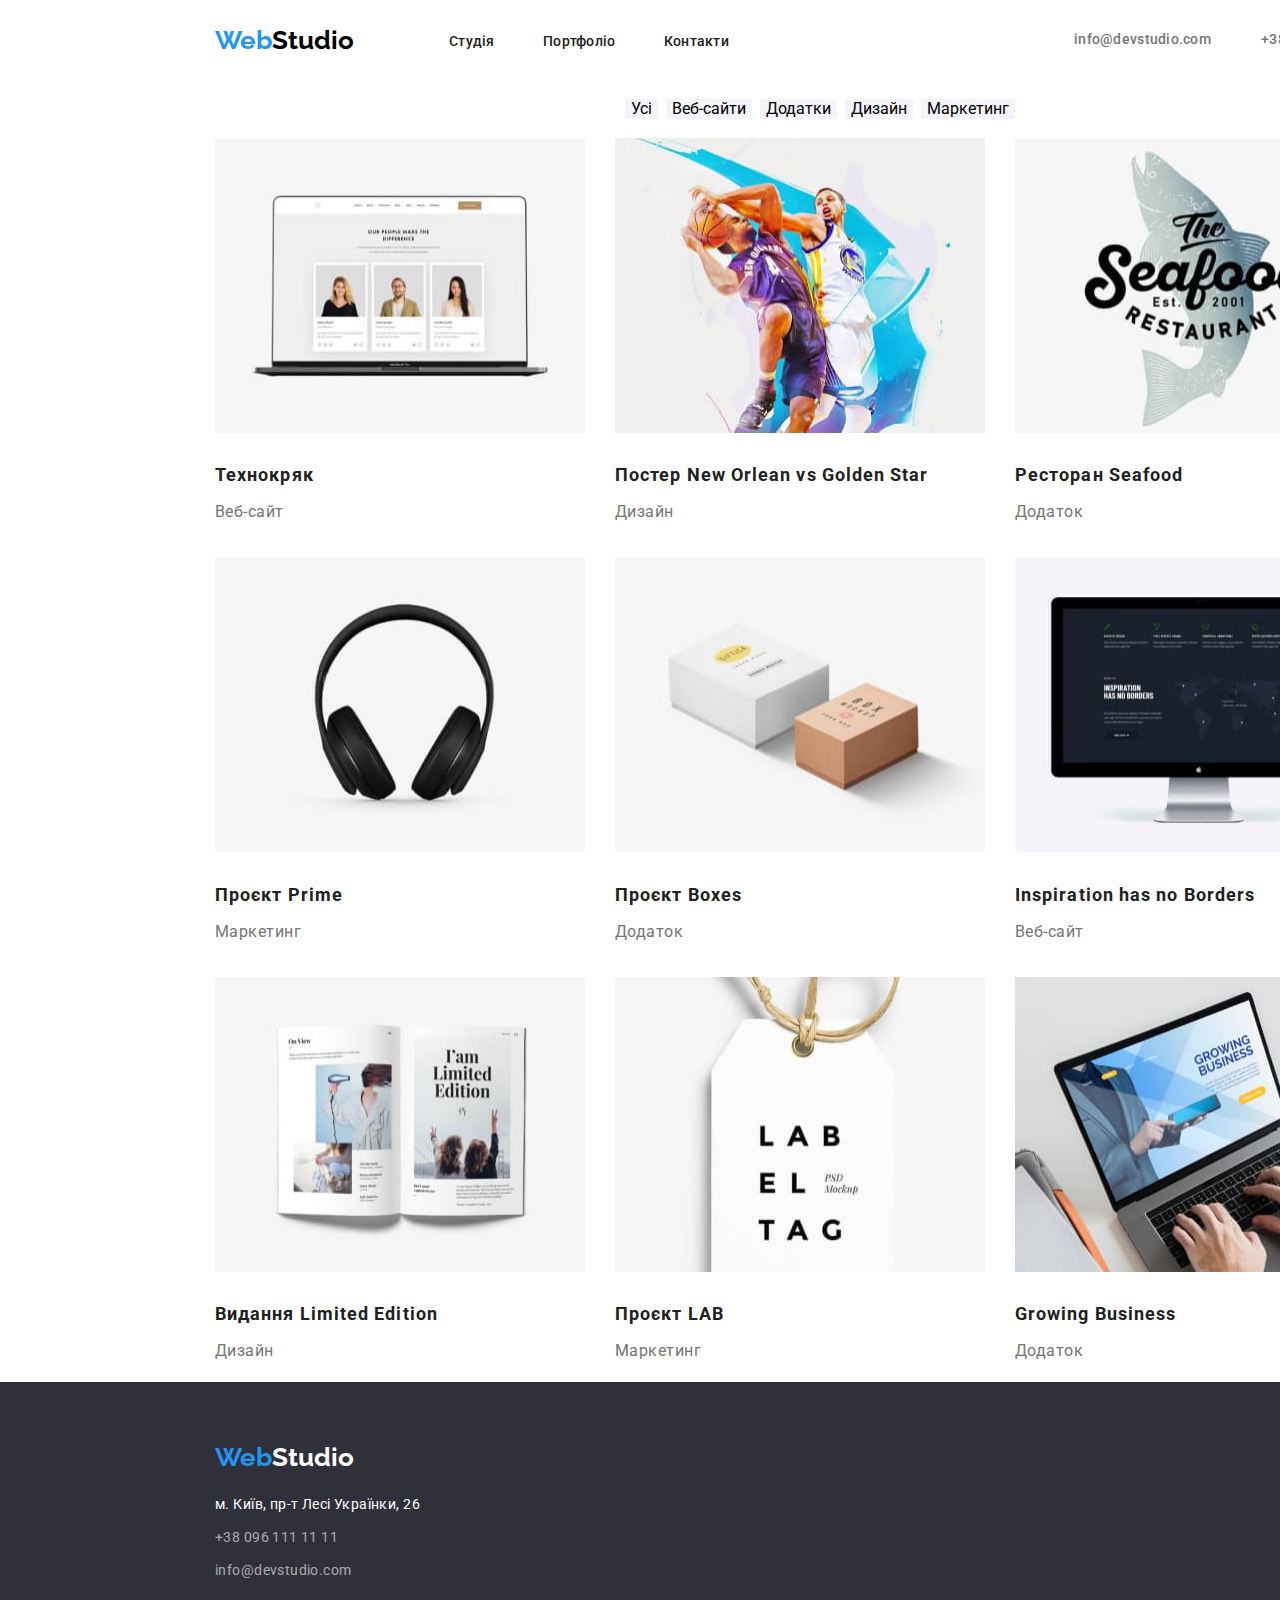
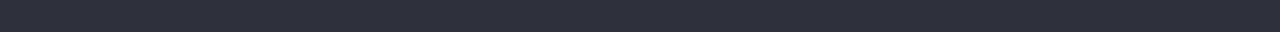
==== portfolio.html @ c038d5b4 "Создание" ====
<!DOCTYPE html>
<html lang="en">
<head>
    <meta charset="UTF-8">
    <meta http-equiv="X-UA-Compatible" content="IE=edge">
    <meta name="viewport" content="width=device-width, initial-scale=1.0">
    <link
        href="https://fonts.googleapis.com/css2?family=Oleo+Script&family=Raleway:wght@700&family=Roboto:wght@400;500;700;900&display=swap"
        rel="stylesheet">
    <!-- Спочатку нормалізатор -->
    <link rel="stylesheet"
        href="https://cdnjs.cloudflare.com/ajax/libs/modern-normalize/1.0.0/modern-normalize.min.css" />
    <!-- Потім ваші стилі -->
    <link rel="stylesheet" href="styles/styles.css">
    <title>Document</title>
</head>
<body>
    <main class="main-content">
        <!--верхняя линия-->
        <header class="header">
            <div class="container">
                <div class="header-container">
                    <!--меню навігації-->
                    <nav class="nav-header">
                        <a href="" class="logo"><span class="logo-web">Web</span>Studio</a>
                        <ul class="nav-list">
                            <li class="nav-item"><a href="./index.html">Студія</a></li>
                            <li class="nav-item"><a href="">Портфоліо</a></li>
                            <li class="nav-item"><a href="">Контакти</a></li>
                        </ul>
                    </nav>
                    <div class="header-contact-container">
                        <a href="mailto:info@devstudio.com" class="header-mail">info@devstudio.com</a>
                        <a href="tel:+380961111111" class="header-phone">+38 096 111 11 11</a>
                    </div>
                </div>
            </div>
        </header>
        <!--секция галерея-->
        <section class="works">
            <div class="container">
                <ul class="list-buttons">
                    <li class="list-buttons-item"><button type="button" class="button">Усі</button></li>
                    <li class="list-buttons-item"><button type="button" class="button">Веб-сайти</button></li>
                    <li class="list-buttons-item"><button type="button" class="button">Додатки</button></li>
                    <li class="list-buttons-item"><button type="button" class="button">Дизайн</button></li>
                    <li class="list-buttons-item"><button type="button" class="button">Маркетинг</button></li>
                </ul>
                <ul class="gallery">
                    <li class="gallery-item">
                        <!--Project1-->
                        <a href="">
                            <img src="./images/portfolio-img1.jpg" alt="Технокряк" width="370" height="295">
                            <h3 class="gallery-head">Технокряк</h3>
                            <p class="gallery-text">Веб-сайт</p>
                        </a>
                    </li>
                    <li class="gallery-item">
                        <!--Project2-->
                        <a href="">
                            <img src="./images/portfolio-img2.jpg" alt="Постер New Orlean vs Golden Star" width="370" height="295">
                            <h3 class="gallery-head">Постер New Orlean vs Golden Star</h3>
                            <p class="gallery-text">Дизайн</p>
                        </a>
                    </li>
                    <li class="gallery-item">
                        <!--Project3-->
                        <a href="">
                            <img src="./images/portfolio-img3.jpg" alt="Ресторан Seafood" width="370" height="295">
                            <h3 class="gallery-head">Ресторан Seafood</h3>
                            <p class="gallery-text">Додаток</p>
                        </a>
                    </li>
                    <li class="gallery-item">
                        <!--Project4-->
                        <a href="">
                            <img src="./images/portfolio-img4.jpg" alt="Проєкт Prime" width="370" height="295">
                            <h3 class="gallery-head">Проєкт Prime</h3>
                            <p class="gallery-text">Маркетинг</p>
                        </a>
                    </li>
                    <li class="gallery-item">
                        <!--Project5-->
                        <a href="">
                            <img src="./images/portfolio-img5.jpg" alt="Проєкт Boxes" width="370" height="295">
                            <h3 class="gallery-head">Проєкт Boxes</h3>
                            <p class="gallery-text">Додаток</p>
                        </a>
                    </li>
                    <li class="gallery-item">
                        <!--Project6-->
                        <a href="">
                            <img src="./images/portfolio-img6.jpg" alt="Inspiration has no Borders" width="370" height="295">
                            <h3 class="gallery-head">Inspiration has no Borders</h3>
                            <p class="gallery-text">Веб-сайт</p>
                        </a>
                    </li>
                    <li class="gallery-item">
                        <!--Project7-->
                        <a href="">
                            <img src="./images/portfolio-img7.jpg" alt="Видання Limited Edition" width="370" height="295">
                            <h3 class="gallery-head">Видання Limited Edition</h3>
                            <p class="gallery-text">Дизайн</p>
                        </a>
                    </li>
                    <li class="gallery-item">
                        <!--Project8-->
                        <a href="">                       
                            <img src="./images/portfolio-img8.jpg" alt="Проєкт LAB" width="370" height="295">
                            <h3 class="gallery-head">Проєкт LAB</h3>
                            <p class="gallery-text">Маркетинг</p>
                        </a>
                    </li>
                    <li class="gallery-item">
                        <!--Project9-->
                        <a href="">
                            <img src="./images/portfolio-img9.jpg" alt="Growing Business" width="370" height="295">
                            <h3 class="gallery-head">Growing Business</h3>
                            <p class="gallery-text">Додаток</p>
                        </a>
                    </li>
                </ul>
            </div>            
        </section>
                <!--підвал-->
        <footer class="footer">
            <div class="container">
                <div class="footer-container">
                    <a href="" class="logo"><span class="logo-web">Web</span>Studio</a>
                    <!--контакти-->
                    <div class="footer-address-container">
                        <address class="address">м. Київ, пр-т Лесі Українки, 26</address>
                        <a href="tel:+380961111111" class="footer-phone">+38 096 111 11 11</a>
                        <a href="mailto:info@devstudio.com" class="footer-mail">info@devstudio.com</a>
                    </div>
                </div>
            </div>
        </footer>
    </main>
</body>        
</html>
---- styles/styles.css ----
*,
*::before,
*::after {
    box-sizing: border-box;
}

body{
    background-color: #ffffff;
    color: var(--primary-text-color);
    border: none;
    font-family: 'Roboto', sans-serif;
    list-style: none;
    width: 1600px;
}


:root {
    --primary-text-color: #212121;
    --text-color-buttonlink: #2196F3;
    --text-color-active:#ffffff;
    --text-color:#757575;
    --background-button:#F5F4FA;
    --background-first-section:#2F303A;
    --color-logo:#000000;
    --color-footer-mail-phone:rgba(255, 255, 255, 0.6);
}

.main{   
    margin: 0, auto;
}
.main-button{
   
    display: inline-block;
    width: 216px;
    height: 50px;
    min-height: 50px;

    background-color: var(--text-color-buttonlink);
    color: var(--text-color-active);
    filter: drop-shadow(0px 4px 4px rgba(0, 0, 0, 0.25));
    border-radius: 4px;
}
.button{
    background-color: var(--background-button);
    border: none;
    cursor: pointer;
}
.button:hover,
.button:focus{
    background-color: var(--text-color-buttonlink);
    color:var(--text-color-active);
    border: none;
}
/* Центрующий контейнер */
.container{
    width: 1170px;  
    margin: 0 auto;
    padding: 0;
}

/* header */
.header{
    height: 80px;
    display: flex;
    align-items: center;
}
.header-container{
    display: flex;
    align-items: center;
    gap:345px;
}
.nav-header{
    display: flex;
    align-items: center;
    gap: 95px;
}
.header-contact-container{
    display: flex;
    gap: 50px;
}
.logo {
    text-decoration: none;
    color: var(--color-logo);
    font-family: 'Raleway', sans-serif;
    font-weight: 700;
    font-size: 26px;
    line-height: 1.2;
    height: 31px;
}

.logo-web {
    color: var(--text-color-buttonlink);
}

.nav-list{
    display: flex;
    justify-content: space-between;
    width: 280px;
    height: 16px;
    padding: 0;
}
.nav-list a{    
    color: var(--primary-text-color);
    font-weight: 500;
    font-size: 14px;
    line-height: 1.14;
    letter-spacing: 0.02em;
}

.nav-item a{
    text-decoration: none;
}

.nav-item:hover a{
    color: var(--text-color-buttonlink);
}

.header-mail{
    text-decoration: none;
    color: var(--text-color);  
    font-size: 14px;
    line-height: 1.14;
    letter-spacing: 0.02em;
    font-weight: 500;
}
.header-mail:hover,
.header-mail:focus{
    color: var(--text-color-buttonlink);
}
.header-phone{
    text-decoration: none;
    color: var(--text-color);
    font-weight: 500;
    font-size: 14px;
    line-height: 1.14;
    letter-spacing: 0.02em;
}
.header-phone:hover,
.header-phone:focus {
    color: var(--text-color-buttonlink);
}
.nav-item{
    list-style: none;
}

/* первая секция */
.first-section{
    background-color: var(--background-first-section);
    height: 600px;
    padding: 200px;
    margin-bottom: 95px;

}
.first-section-container{
    height: 200px;
    display: flex;
    flex-direction: column;
    align-items: center;
}

.main-tittle{
    width: 696px;
    color: var(--text-color-active);
    font-weight: 900;
    font-size: 44px;
    line-height: 1.36;
    text-align: center;
    letter-spacing: 0.06em;
    text-transform: uppercase;

}

/* вторая секция */
.features-list .title{
    font-weight: 700;
    font-size: 14px;
    line-height: 1.14;
    letter-spacing: 0.03em;
    text-transform: uppercase;
    font-style: normal;
}

.features-list .text{
    color: var(--text-color);
    font-size: 14px;
    line-height: 1.71;     
    letter-spacing: 0.03em;
    width: 270px;
}

.features-list{
    display: flex;
    gap:30px;
    list-style: none;
}

/* секция чем мы занимаемся*/
.about{
    margin-bottom: 95px;
}
.about-head{
    font-weight: 700;
    font-size: 36px;
    line-height: 1.17;
    text-align: center;
    letter-spacing: 0.03em;
    height: 42px;
}
.about-list{
    display: flex;
    gap: 30px;
    list-style: none;
}

/*секция наша команда */

.team-list{
    display: flex;
    gap: 30px;
    list-style: none;
    margin-bottom: 95px;
}
.team-head{
    font-size: 36px;
    line-height: 1.17;
    text-align: center;
    letter-spacing: 0.03em;
    font-weight: 700;
}
.team-name{
    font-weight: 500;
    font-size: 16px;
    line-height: 1.2;
    text-align: center;
    letter-spacing: 0.03em;
}
.team-profession{
    color: var(--text-color); 
    font-size: 16px;
    line-height: 1.2;
    text-align: center;
    letter-spacing: 0.03em;
}

/*footer */
.footer{
    background-color: var(--background-first-section);
    height: 250px;
    padding: 60px;
}
.address{
    color: var(--text-color-active);
    font-size: 14px;
    line-height: 1.71;
    letter-spacing: 0.03em;
    font-style: normal;
}
.footer-phone{
    color: var(--color-footer-mail-phone);
    text-decoration: none;
    font-size: 14px;
    line-height: 1.71;
    letter-spacing: 0.03em;
}
.footer-mail{
    text-decoration: none;
    color: var(--color-footer-mail-phone);
    font-size: 14px;
    line-height: 1.71;
    letter-spacing: 0.03em;    
}
.footer .logo{
    color: var(--text-color-active);
}
.footer-container{
    display: flex;
    flex-direction: column;
    gap: 20px;  
}
.footer-address-container{
    display: flex;
    flex-direction: column;
    gap: 9px;

}

/*gallery*/
.gallery{
    display: flex;
    gap: 30px;
    flex-wrap: wrap;
    justify-content: center;
    width: 1170px;
    padding: 0;
}
.list-buttons{
    display: flex;
    gap:8px;
    list-style: none;
    justify-content: center;
}

.list-buttons-item{
    font-weight: 500;
    line-height: 26px;
    font-size: 16px; 
    font-weight: 500px;
    text-align: center;
    letter-spacing: 0.03em;
    color: var(--primary-text-color);
}
.gallery-item a{   
    text-decoration: none;
}
.gallery-item{
    list-style: none;

}
.gallery-head{  
    color: var(--primary-text-color);
    font-size: 18px;
    line-height: 2;
    letter-spacing: 0.06em;
    margin: 20px auto 4px;    
}
.gallery-text{
    color: var(--text-color);
    font-size: 16px;
    line-height: 1.88;
    letter-spacing: 0.03em;
    margin: 0 auto;    
}
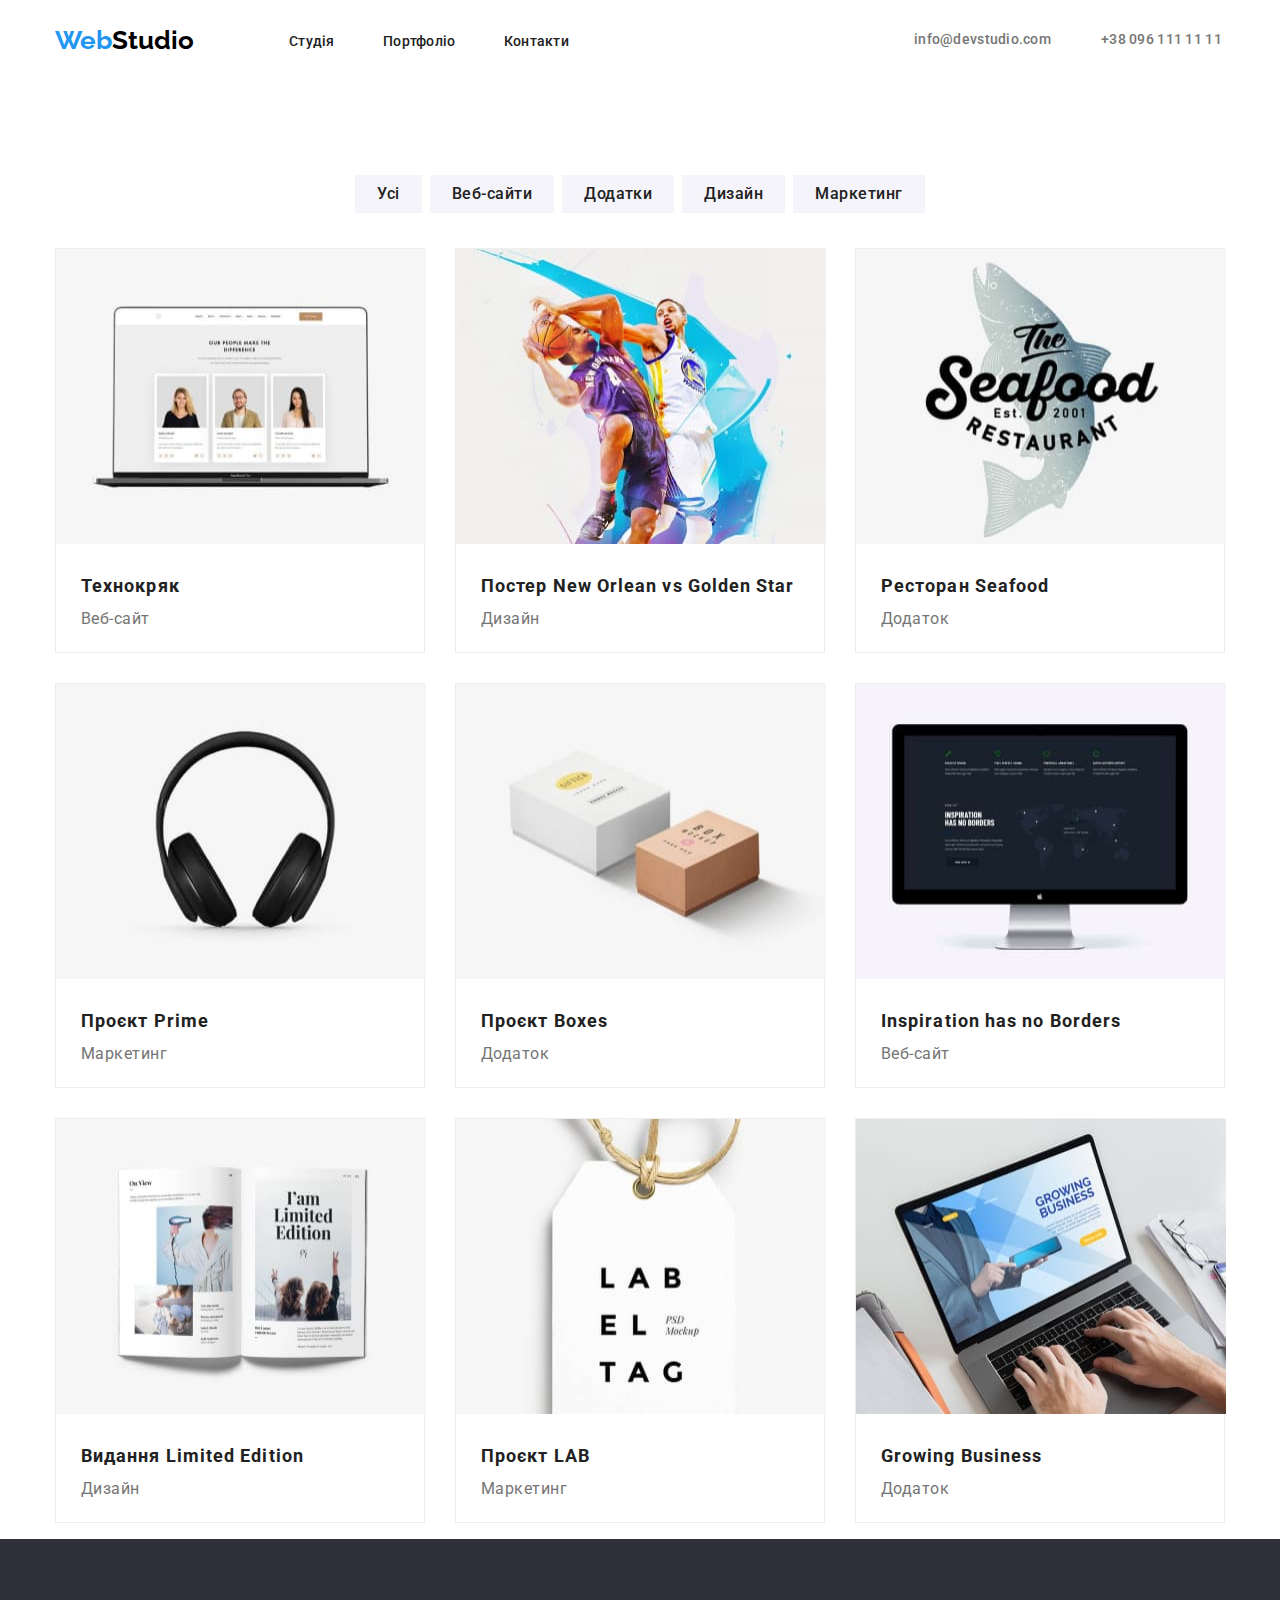
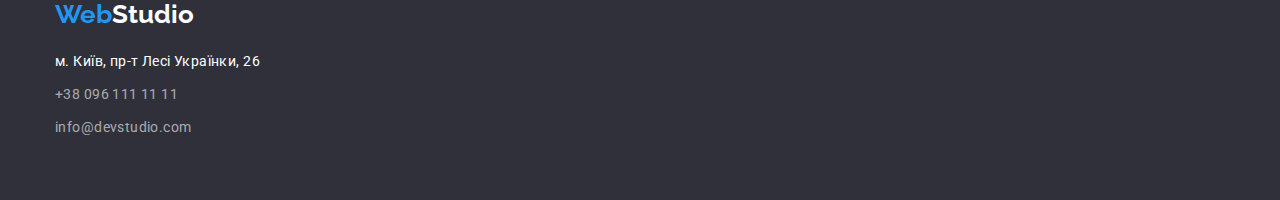
==== commit bf87f569: "Исправление от 2022-12-04" ====
--- a/portfolio.html
+++ b/portfolio.html
@@ -15,27 +15,27 @@
     <title>Document</title>
 </head>
 <body>
-    <main class="main-content">
-        <!--верхняя линия-->
-        <header class="header">
-            <div class="container">
-                <div class="header-container">
-                    <!--меню навігації-->
-                    <nav class="nav-header">
-                        <a href="" class="logo"><span class="logo-web">Web</span>Studio</a>
-                        <ul class="nav-list">
-                            <li class="nav-item"><a href="./index.html">Студія</a></li>
-                            <li class="nav-item"><a href="">Портфоліо</a></li>
-                            <li class="nav-item"><a href="">Контакти</a></li>
-                        </ul>
-                    </nav>
-                    <div class="header-contact-container">
-                        <a href="mailto:info@devstudio.com" class="header-mail">info@devstudio.com</a>
-                        <a href="tel:+380961111111" class="header-phone">+38 096 111 11 11</a>
-                    </div>
+    <!--верхняя линия-->
+    <header class="header">
+        <div class="container">
+            <div class="header-container">
+                <!--меню навігації-->
+                <nav class="nav-header">
+                    <a href="" class="logo"><span class="logo-web">Web</span>Studio</a>
+                    <ul class="nav-list">
+                        <li class="nav-item"><a href="./index.html">Студія</a></li>
+                        <li class="nav-item"><a href="">Портфоліо</a></li>
+                        <li class="nav-item"><a href="">Контакти</a></li>
+                    </ul>
+                </nav>
+                <div class="header-contact-container">
+                    <a href="mailto:info@devstudio.com" class="header-mail">info@devstudio.com</a>
+                    <a href="tel:+380961111111" class="header-phone">+38 096 111 11 11</a>
                 </div>
             </div>
-        </header>
+        </div>
+    </header>
+    <main class="main-content">
         <!--секция галерея-->
         <section class="works">
             <div class="container">
@@ -51,91 +51,109 @@
                         <!--Project1-->
                         <a href="">
                             <img src="./images/portfolio-img1.jpg" alt="Технокряк" width="370" height="295">
-                            <h3 class="gallery-head">Технокряк</h3>
-                            <p class="gallery-text">Веб-сайт</p>
+                            <div class="gallery-head-text">
+                                <h3 class="gallery-head">Технокряк</h3>
+                                <p class="gallery-text">Веб-сайт</p>
+                            </div>
                         </a>
                     </li>
                     <li class="gallery-item">
                         <!--Project2-->
                         <a href="">
                             <img src="./images/portfolio-img2.jpg" alt="Постер New Orlean vs Golden Star" width="370" height="295">
-                            <h3 class="gallery-head">Постер New Orlean vs Golden Star</h3>
-                            <p class="gallery-text">Дизайн</p>
+                            <div class="gallery-head-text">
+                                <h3 class="gallery-head">Постер New Orlean vs Golden Star</h3>
+                                <p class="gallery-text">Дизайн</p>
+                            </div>
                         </a>
                     </li>
                     <li class="gallery-item">
                         <!--Project3-->
                         <a href="">
                             <img src="./images/portfolio-img3.jpg" alt="Ресторан Seafood" width="370" height="295">
-                            <h3 class="gallery-head">Ресторан Seafood</h3>
-                            <p class="gallery-text">Додаток</p>
+                            <div class="gallery-head-text">
+                                <h3 class="gallery-head">Ресторан Seafood</h3>
+                                <p class="gallery-text">Додаток</p>
+                            </div>
                         </a>
                     </li>
                     <li class="gallery-item">
                         <!--Project4-->
                         <a href="">
                             <img src="./images/portfolio-img4.jpg" alt="Проєкт Prime" width="370" height="295">
-                            <h3 class="gallery-head">Проєкт Prime</h3>
-                            <p class="gallery-text">Маркетинг</p>
+                            <div class="gallery-head-text">
+                                <h3 class="gallery-head">Проєкт Prime</h3>
+                                <p class="gallery-text">Маркетинг</p>
+                            </div>
                         </a>
                     </li>
                     <li class="gallery-item">
                         <!--Project5-->
                         <a href="">
                             <img src="./images/portfolio-img5.jpg" alt="Проєкт Boxes" width="370" height="295">
-                            <h3 class="gallery-head">Проєкт Boxes</h3>
-                            <p class="gallery-text">Додаток</p>
+                            <div class="gallery-head-text">
+                                <h3 class="gallery-head">Проєкт Boxes</h3>
+                                <p class="gallery-text">Додаток</p>
+                            </div>
                         </a>
                     </li>
                     <li class="gallery-item">
                         <!--Project6-->
                         <a href="">
                             <img src="./images/portfolio-img6.jpg" alt="Inspiration has no Borders" width="370" height="295">
-                            <h3 class="gallery-head">Inspiration has no Borders</h3>
-                            <p class="gallery-text">Веб-сайт</p>
+                            <div class="gallery-head-text">
+                                <h3 class="gallery-head">Inspiration has no Borders</h3>
+                                <p class="gallery-text">Веб-сайт</p>
+                            </div>  
                         </a>
                     </li>
                     <li class="gallery-item">
                         <!--Project7-->
                         <a href="">
                             <img src="./images/portfolio-img7.jpg" alt="Видання Limited Edition" width="370" height="295">
-                            <h3 class="gallery-head">Видання Limited Edition</h3>
-                            <p class="gallery-text">Дизайн</p>
+                            <div class="gallery-head-text">
+                                <h3 class="gallery-head">Видання Limited Edition</h3>
+                                <p class="gallery-text">Дизайн</p>
+                            </div>
                         </a>
                     </li>
                     <li class="gallery-item">
                         <!--Project8-->
                         <a href="">                       
                             <img src="./images/portfolio-img8.jpg" alt="Проєкт LAB" width="370" height="295">
-                            <h3 class="gallery-head">Проєкт LAB</h3>
-                            <p class="gallery-text">Маркетинг</p>
+                            <div class="gallery-head-text">
+                                <h3 class="gallery-head">Проєкт LAB</h3>
+                                <p class="gallery-text">Маркетинг</p>
+                            </div>
                         </a>
                     </li>
                     <li class="gallery-item">
                         <!--Project9-->
                         <a href="">
                             <img src="./images/portfolio-img9.jpg" alt="Growing Business" width="370" height="295">
-                            <h3 class="gallery-head">Growing Business</h3>
-                            <p class="gallery-text">Додаток</p>
+                            <div class="gallery-head-text">
+                                <h3 class="gallery-head">Growing Business</h3>
+                                <p class="gallery-text">Додаток</p>
+                            </div>
                         </a>
                     </li>
                 </ul>
             </div>            
         </section>
-                <!--підвал-->
-        <footer class="footer">
-            <div class="container">
-                <div class="footer-container">
-                    <a href="" class="logo"><span class="logo-web">Web</span>Studio</a>
-                    <!--контакти-->
-                    <div class="footer-address-container">
-                        <address class="address">м. Київ, пр-т Лесі Українки, 26</address>
-                        <a href="tel:+380961111111" class="footer-phone">+38 096 111 11 11</a>
-                        <a href="mailto:info@devstudio.com" class="footer-mail">info@devstudio.com</a>
-                    </div>
+    </main>
+    <!--підвал-->
+    <footer class="footer">
+        <div class="container">
+            <div class="footer-container">
+                <a href="" class="logo"><span class="logo-web">Web</span>Studio</a>
+                <!--контакти-->
+                <div class="footer-address-container">
+                    <address class="address">м. Київ, пр-т Лесі Українки, 26</address>
+                    <a href="tel:+380961111111" class="footer-phone">+38 096 111 11 11</a>
+                    <a href="mailto:info@devstudio.com" class="footer-mail">info@devstudio.com</a>
                 </div>
             </div>
-        </footer>
-    </main>
+        </div>
+    </footer> 
 </body>        
 </html>--- a/styles/styles.css
+++ b/styles/styles.css
@@ -10,7 +10,7 @@
     border: none;
     font-family: 'Roboto', sans-serif;
     list-style: none;
-    width: 1600px;
+    /* width: 1600px; */
 }
 
 
@@ -23,6 +23,7 @@
     --background-first-section:#2F303A;
     --color-logo:#000000;
     --color-footer-mail-phone:rgba(255, 255, 255, 0.6);
+    --color-border: #eeeeee;
 }
 
 .main{   
@@ -37,6 +38,11 @@
 
     background-color: var(--text-color-buttonlink);
     color: var(--text-color-active);
+    font-size: 16px;
+    font-style: normal;
+    font-weight: 700;
+    line-height: 1.88;
+    letter-spacing: 0.06em;
     filter: drop-shadow(0px 4px 4px rgba(0, 0, 0, 0.25));
     border-radius: 4px;
 }
@@ -53,9 +59,9 @@
 }
 /* Центрующий контейнер */
 .container{
-    width: 1170px;  
+    width: 1200px;  
     margin: 0 auto;
-    padding: 0;
+    padding: 0 15px;
 }
 
 /* header */
@@ -97,6 +103,7 @@
     justify-content: space-between;
     width: 280px;
     height: 16px;
+    margin: 0 auto;
     padding: 0;
 }
 .nav-list a{    
@@ -147,9 +154,7 @@
 .first-section{
     background-color: var(--background-first-section);
     height: 600px;
-    padding: 200px;
-    margin-bottom: 95px;
-
+    padding: 200px 0;
 }
 .first-section-container{
     height: 200px;
@@ -161,6 +166,7 @@
 .main-tittle{
     width: 696px;
     color: var(--text-color-active);
+    margin: 0 0 30px;
     font-weight: 900;
     font-size: 44px;
     line-height: 1.36;
@@ -171,6 +177,9 @@
 }
 
 /* вторая секция */
+.features {
+    padding: 95px 0;
+}
 .features-list .title{
     font-weight: 700;
     font-size: 14px;
@@ -178,6 +187,7 @@
     letter-spacing: 0.03em;
     text-transform: uppercase;
     font-style: normal;
+    margin: 0 0 10px;
 }
 
 .features-list .text{
@@ -186,6 +196,7 @@
     line-height: 1.71;     
     letter-spacing: 0.03em;
     width: 270px;
+    margin: 0 0;
 }
 
 .features-list{
@@ -196,7 +207,7 @@
 
 /* секция чем мы занимаемся*/
 .about{
-    margin-bottom: 95px;
+    padding: 0 0 95px;
 }
 .about-head{
     font-weight: 700;
@@ -205,6 +216,7 @@
     text-align: center;
     letter-spacing: 0.03em;
     height: 42px;
+    margin: 0 0 50px;
 }
 .about-list{
     display: flex;
@@ -213,12 +225,16 @@
 }
 
 /*секция наша команда */
+.team{
+    padding: 95px 0;
+}
 
 .team-list{
     display: flex;
     gap: 30px;
     list-style: none;
-    margin-bottom: 95px;
+    margin: 0 0 95px;
+    padding: 0;
 }
 .team-head{
     font-size: 36px;
@@ -241,12 +257,14 @@
     text-align: center;
     letter-spacing: 0.03em;
 }
+.team-name-profession{
+    padding: 30px 0;
+}
 
 /*footer */
 .footer{
     background-color: var(--background-first-section);
-    height: 250px;
-    padding: 60px;
+    padding: 60px 0;
 }
 .address{
     color: var(--text-color-active);
@@ -295,33 +313,36 @@
 }
 .list-buttons{
     display: flex;
-    gap:8px;
+    gap:8px;    
     list-style: none;
     justify-content: center;
-}
-
-.list-buttons-item{
+    margin: 95px 0 35px;
+    padding: 0;
+}   
+.list-buttons-item>.button{
+    padding: 6px 22px;
+    color: var(--primary-text-color);
     font-weight: 500;
     line-height: 26px;
-    font-size: 16px; 
-    font-weight: 500px;
-    text-align: center;
-    letter-spacing: 0.03em;
-    color: var(--primary-text-color);
+    font-size: 16px;
+    text-align: center;
+    letter-spacing: 0.03em;    
 }
 .gallery-item a{   
     text-decoration: none;
 }
 .gallery-item{
-    list-style: none;
-
+    width: 370px;
+    height: 405px;
+    list-style: none;
+    border: 1px solid var(--color-border);
 }
 .gallery-head{  
+    margin: 0;
     color: var(--primary-text-color);
     font-size: 18px;
     line-height: 2;
     letter-spacing: 0.06em;
-    margin: 20px auto 4px;    
 }
 .gallery-text{
     color: var(--text-color);
@@ -329,4 +350,7 @@
     line-height: 1.88;
     letter-spacing: 0.03em;
     margin: 0 auto;    
+}
+.gallery-head-text{
+    padding: 20px 25px;
 }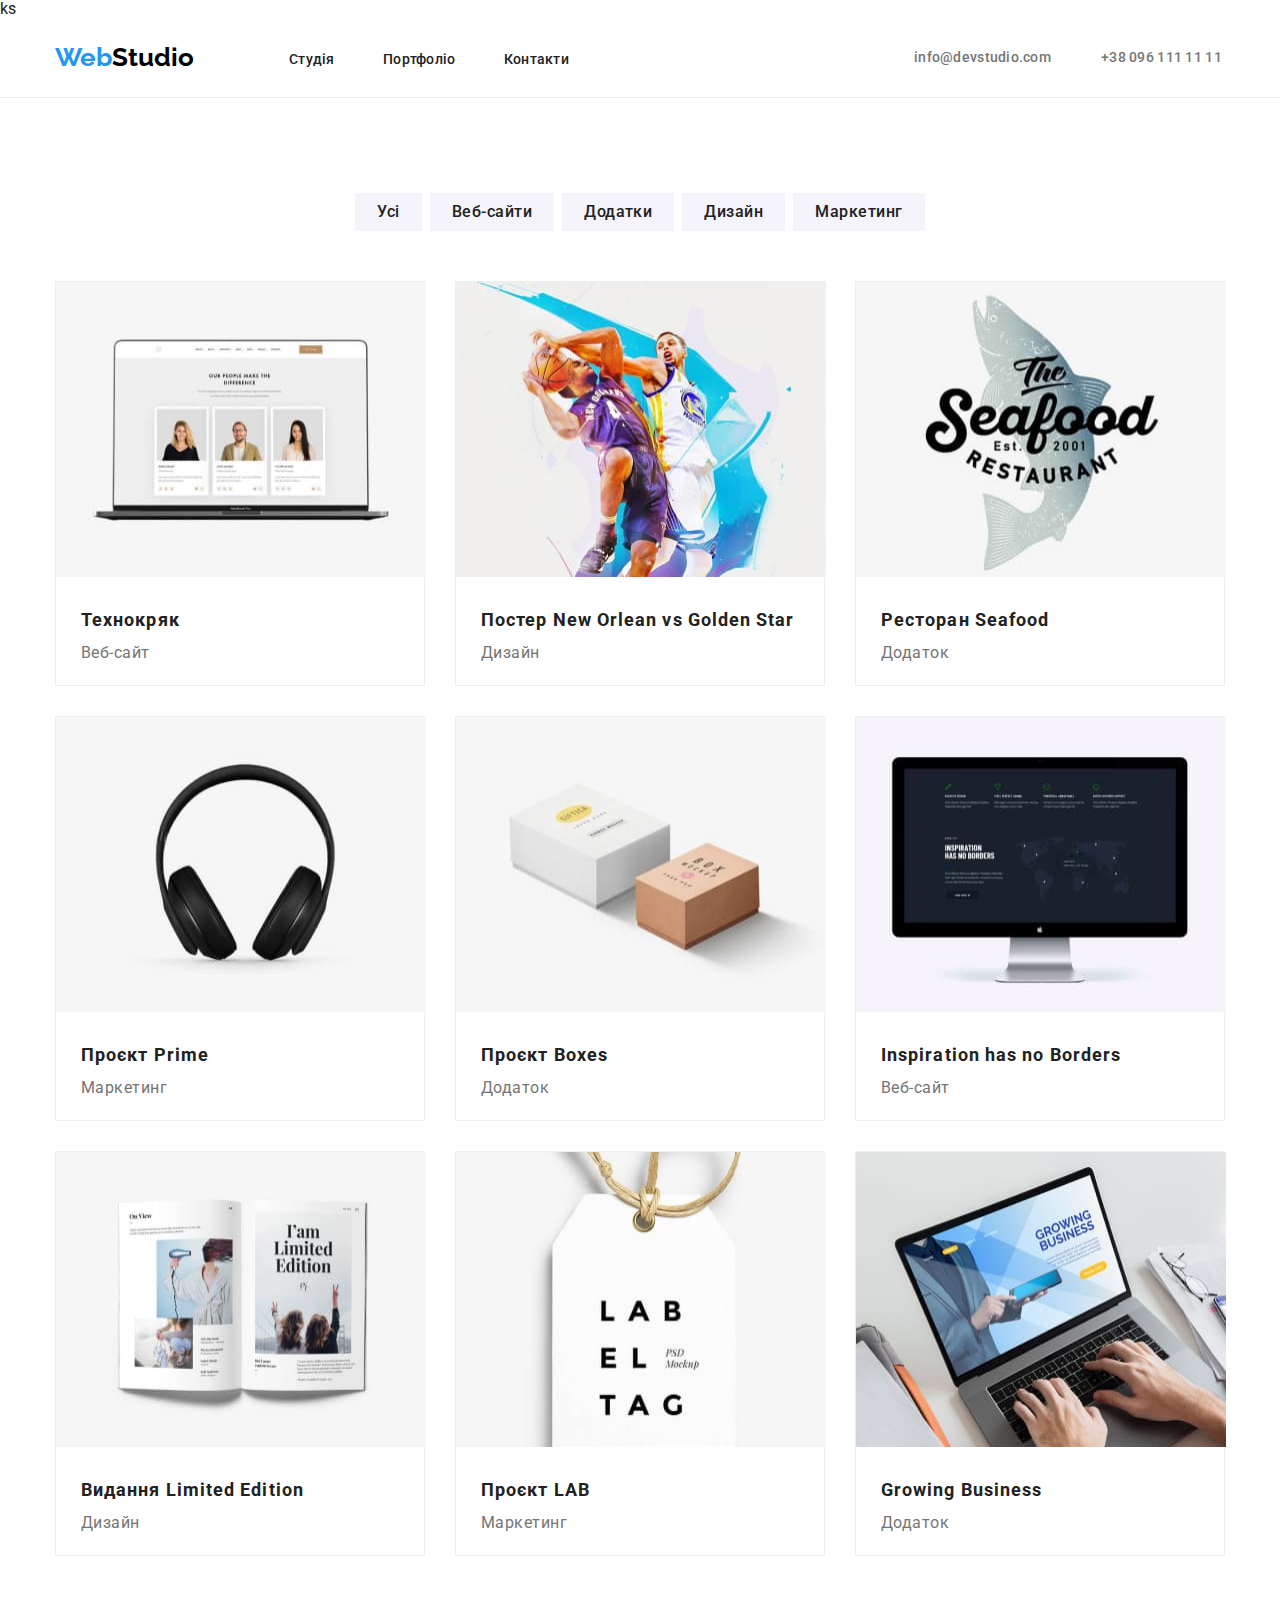
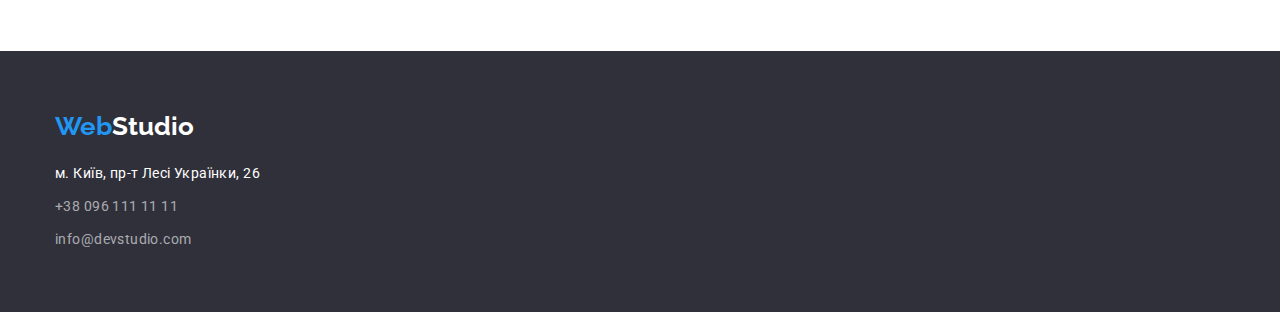
==== commit 8c80cdc7: "Исправления от 2022-12-05" ====
--- a/portfolio.html
+++ b/portfolio.html
@@ -1,4 +1,4 @@
-<!DOCTYPE html>
+ks<!DOCTYPE html>
 <html lang="en">
 <head>
     <meta charset="UTF-8">
--- a/styles/styles.css
+++ b/styles/styles.css
@@ -24,6 +24,7 @@
     --color-logo:#000000;
     --color-footer-mail-phone:rgba(255, 255, 255, 0.6);
     --color-border: #eeeeee;
+    --color-border-header: #ececec;
 }
 
 .main{   
@@ -69,6 +70,7 @@
     height: 80px;
     display: flex;
     align-items: center;
+    border-bottom: 1px solid var(--color-border-header);
 }
 .header-container{
     display: flex;
@@ -203,6 +205,8 @@
     display: flex;
     gap:30px;
     list-style: none;
+    margin: 0;
+    padding: 0;
 }
 
 /* секция чем мы занимаемся*/
@@ -222,6 +226,8 @@
     display: flex;
     gap: 30px;
     list-style: none;
+    margin: 0;
+    padding: 0;
 }
 
 /*секция наша команда */
@@ -233,17 +239,20 @@
     display: flex;
     gap: 30px;
     list-style: none;
-    margin: 0 0 95px;
+    /* margin: 0 0 95px; */
     padding: 0;
 }
 .team-head{
+    margin: 0 0 50px;
     font-size: 36px;
     line-height: 1.17;
     text-align: center;
     letter-spacing: 0.03em;
     font-weight: 700;
+    
 }
 .team-name{
+    margin: 0;
     font-weight: 500;
     font-size: 16px;
     line-height: 1.2;
@@ -251,6 +260,7 @@
     letter-spacing: 0.03em;
 }
 .team-profession{
+    margin: 0;
     color: var(--text-color); 
     font-size: 16px;
     line-height: 1.2;
@@ -259,6 +269,9 @@
 }
 .team-name-profession{
     padding: 30px 0;
+    display: flex;
+    flex-direction: column;
+    gap: 10px;
 }
 
 /*footer */
@@ -303,12 +316,16 @@
 }
 
 /*gallery*/
+.works{
+    padding: 95px 0;
+}
 .gallery{
     display: flex;
     gap: 30px;
     flex-wrap: wrap;
     justify-content: center;
     width: 1170px;
+    margin: 0;
     padding: 0;
 }
 .list-buttons{
@@ -316,7 +333,7 @@
     gap:8px;    
     list-style: none;
     justify-content: center;
-    margin: 95px 0 35px;
+    margin: 0 0 50px;
     padding: 0;
 }   
 .list-buttons-item>.button{
